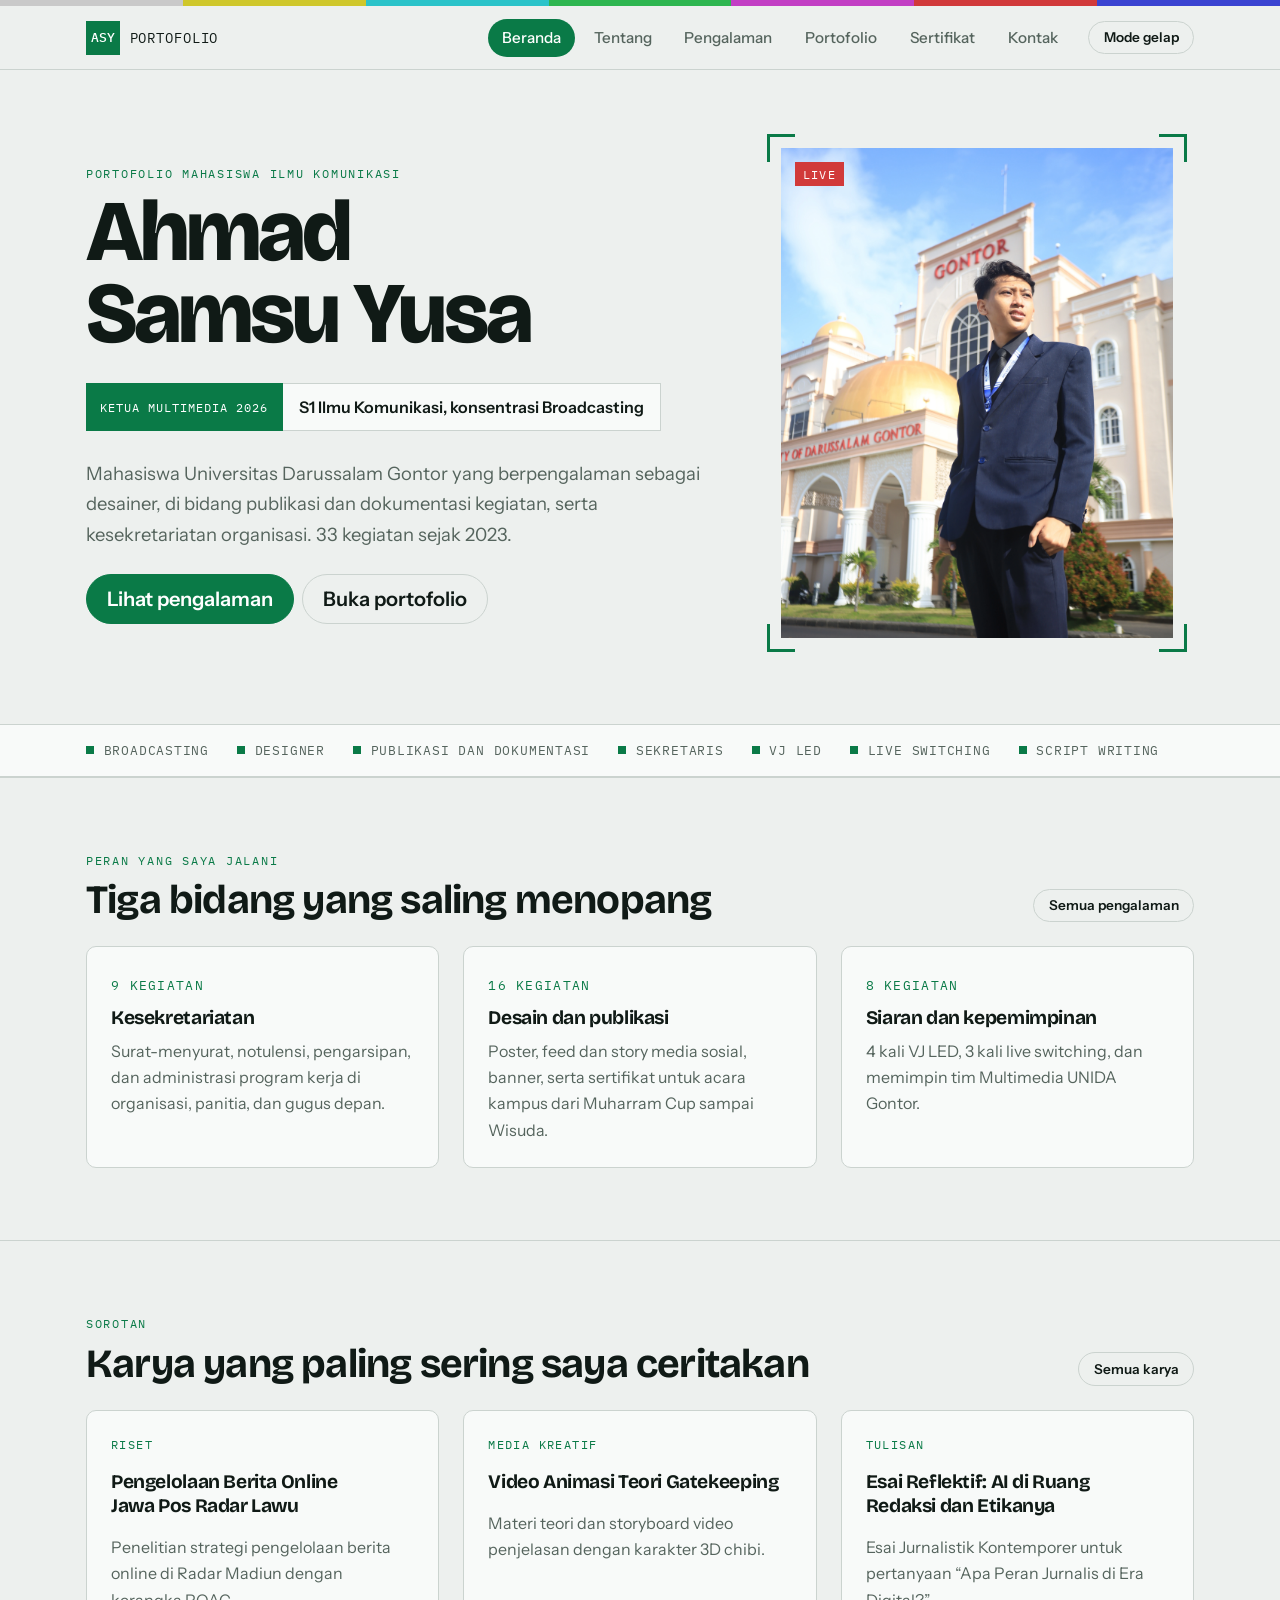
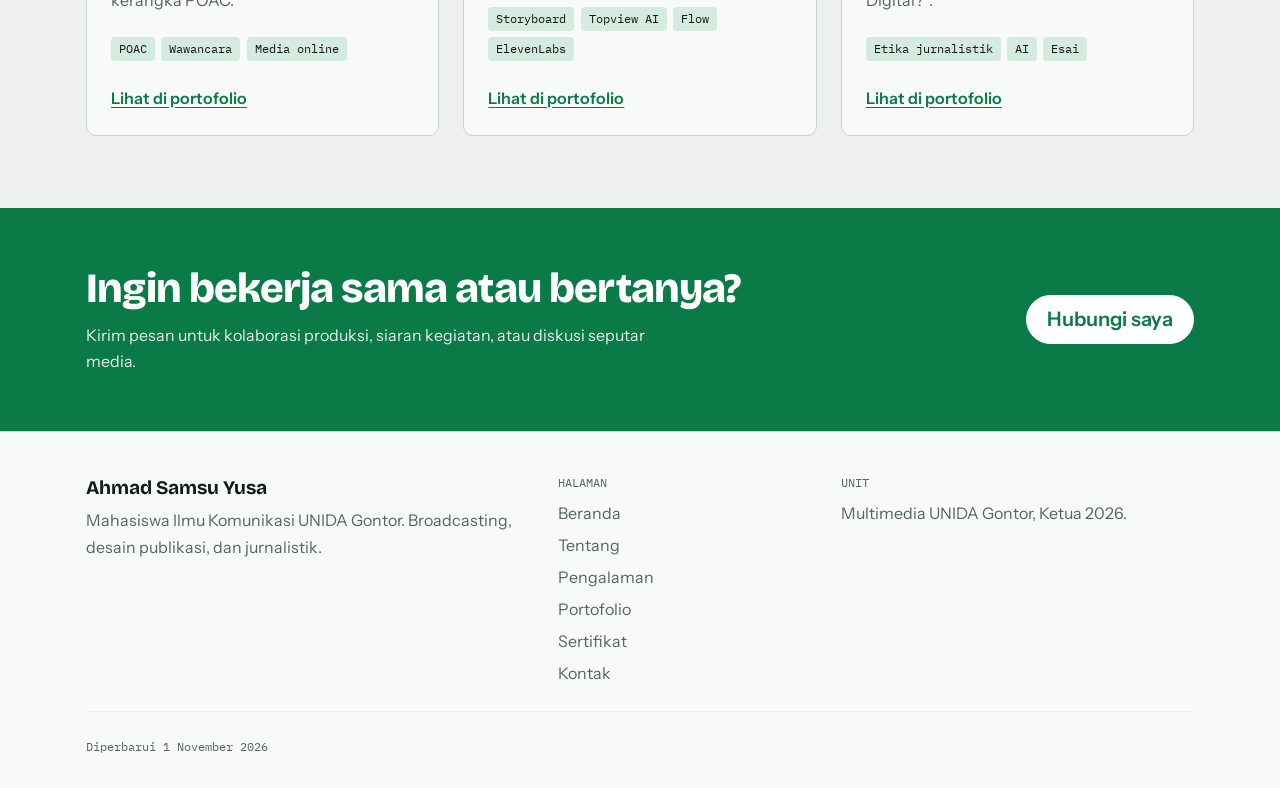
==== index.html @ e552d8c2 "Commit Pertama" ====
<!doctype html>
<html lang="id" data-bs-theme="light">

<head>
  <meta charset="utf-8">
  <meta name="viewport" content="width=device-width, initial-scale=1">
  <title>Ahmad Samsu Yusa | Portofolio Ilmu Komunikasi</title>
  <meta name="description"
    content="Portofolio Ahmad Samsu Yusa, mahasiswa Ilmu Komunikasi UNIDA Gontor dan Ketua Multimedia 2026.">
  <link rel="icon" href="assets/img/favicon.svg" type="image/svg+xml">
  <link rel="preconnect" href="https://fonts.googleapis.com">
  <link rel="preconnect" href="https://fonts.gstatic.com" crossorigin>
  <link rel="stylesheet"
    href="https://fonts.googleapis.com/css2?family=Bricolage+Grotesque:opsz,wght@12..96,500;12..96,700;12..96,800&family=Instrument+Sans:wght@400;500;600&family=IBM+Plex+Mono:wght@400;500&display=swap">
  <link rel="stylesheet" href="assets/css/bootstrap.min.css">
  <link rel="stylesheet" href="assets/css/style.css">
  <script>
    (function () {
      var t = null;
      try { t = localStorage.getItem("asy-theme"); } catch (e) { }
      if (t !== "light" && t !== "dark") {
        t = window.matchMedia && window.matchMedia("(prefers-color-scheme: dark)").matches ? "dark" : "light";
      }
      document.documentElement.setAttribute("data-bs-theme", t);
    })();
  </script>
</head>

<body>
  <a class="visually-hidden-focusable position-absolute p-2" href="#main">Lompat ke konten</a>
  <div class="bars" aria-hidden="true"><i></i><i></i><i></i><i></i><i></i><i></i><i></i></div>
  <nav class="navbar navbar-expand-lg sticky-top site-nav" aria-label="Navigasi utama">
    <div class="container">
      <a class="navbar-brand" href="index.html"><span class="brand-mark">ASY</span><span>PORTOFOLIO</span></a>
      <button class="navbar-toggler" type="button" data-bs-toggle="collapse" data-bs-target="#navMain"
        aria-controls="navMain" aria-expanded="false" aria-label="Buka menu">
        <span class="navbar-toggler-icon"></span>
      </button>
      <div class="collapse navbar-collapse" id="navMain">
        <ul class="navbar-nav ms-auto align-items-lg-center gap-lg-1 mb-2 mb-lg-0">
          <li class="nav-item"><a class="nav-link active" href="index.html" aria-current="page">Beranda</a></li>
          <li class="nav-item"><a class="nav-link" href="about.html">Tentang</a></li>
          <li class="nav-item"><a class="nav-link" href="pengalaman.html">Pengalaman</a></li>
          <li class="nav-item"><a class="nav-link" href="blog.html">Portofolio</a></li>
          <li class="nav-item"><a class="nav-link" href="sertifikat.html">Sertifikat</a></li>
          <li class="nav-item"><a class="nav-link" href="kontak.html">Kontak</a></li>
        </ul>
        <button class="btn btn-line btn-sm ms-lg-3" id="themeToggle" type="button" aria-pressed="false">Mode
          gelap</button>
      </div>
    </div>
  </nav>
  <main id="main">

    <section class="hero">
      <div class="container">
        <div class="row align-items-center gy-5 gx-lg-5">
          <div class="col-lg-7">
            <p class="eyebrow">Portofolio mahasiswa Ilmu Komunikasi</p>
            <h1>Ahmad Samsu Yusa</h1>
            <div class="lower-third">
              <span class="tag">KETUA MULTIMEDIA 2026</span>
              <span class="role">S1 Ilmu Komunikasi, konsentrasi Broadcasting</span>
            </div>
            <p class="lede mb-4">Mahasiswa Universitas Darussalam Gontor yang berpengalaman sebagai desainer, di bidang
              publikasi dan dokumentasi kegiatan, serta kesekretariatan organisasi. 33 kegiatan sejak 2023.</p>
            <div class="d-flex flex-wrap gap-2">
              <a class="btn btn-accent btn-lg" href="pengalaman.html">Lihat pengalaman</a>
              <a class="btn btn-line btn-lg" href="blog.html">Buka portofolio</a>
            </div>
          </div>
          <div class="col-lg-5">
            <div class="viewfinder">
              <span class="c tl"></span><span class="c tr"></span><span class="c bl"></span><span class="c br"></span>
              <span class="live">LIVE</span>
              <img src="assets/img/foto-diri.webp" alt="Foto Ahmad Samsu Yusa" width="800" height="1000">
            </div>
          </div>
        </div>
      </div>
    </section>

    <div class="strip">
      <div class="container">
        <ul aria-label="Bidang kerja">
          <li>Broadcasting</li>
          <li>Designer</li>
          <li>Publikasi dan dokumentasi</li>
          <li>Sekretaris</li>
          <li>VJ LED</li>
          <li>Live switching</li>
          <li>Script writing</li>
        </ul>
      </div>
    </div>

    <section class="section">
      <div class="container">
        <div class="d-flex flex-wrap justify-content-between align-items-end gap-3 mb-4">
          <div>
            <p class="eyebrow">Peran yang saya jalani</p>
            <h2 class="section-title mb-0">Tiga bidang yang saling menopang</h2>
          </div>
          <a class="btn btn-line btn-sm" href="pengalaman.html">Semua pengalaman</a>
        </div>
        <div class="row g-4">
          <div class="col-md-4">
            <div class="card h-100">
              <div class="card-body p-4">
                <span class="num-block">9 KEGIATAN</span>
                <h3 class="card-title mt-2">Kesekretariatan</h3>
                <p class="text-muted-2 mb-0">Surat-menyurat, notulensi, pengarsipan, dan administrasi program kerja di
                  organisasi, panitia, dan gugus depan.</p>
              </div>
            </div>
          </div>
          <div class="col-md-4">
            <div class="card h-100">
              <div class="card-body p-4">
                <span class="num-block">16 KEGIATAN</span>
                <h3 class="card-title mt-2">Desain dan publikasi</h3>
                <p class="text-muted-2 mb-0">Poster, feed dan story media sosial, banner, serta sertifikat untuk acara
                  kampus dari Muharram Cup sampai Wisuda.</p>
              </div>
            </div>
          </div>
          <div class="col-md-4">
            <div class="card h-100">
              <div class="card-body p-4">
                <span class="num-block">8 KEGIATAN</span>
                <h3 class="card-title mt-2">Siaran dan kepemimpinan</h3>
                <p class="text-muted-2 mb-0">4 kali VJ LED, 3 kali live switching, dan memimpin tim Multimedia UNIDA
                  Gontor.</p>
              </div>
            </div>
          </div>
        </div>
      </div>
    </section>

    <section class="section">
      <div class="container">
        <div class="d-flex flex-wrap justify-content-between align-items-end gap-3 mb-4">
          <div>
            <p class="eyebrow">Sorotan</p>
            <h2 class="section-title mb-0">Karya yang paling sering saya ceritakan</h2>
          </div>
          <a class="btn btn-line btn-sm" href="blog.html">Semua karya</a>
        </div>
        <div class="row g-4">
          <div class="col-md-6 col-lg-4">
            <article class="card card-hover h-100">
              <div class="card-body d-flex flex-column gap-3 p-4">
                <span class="card-cat">Riset</span>
                <h3 class="card-title mb-0">Pengelolaan Berita Online Jawa Pos Radar Lawu</h3>
                <p class="text-muted-2 mb-0">Penelitian strategi pengelolaan berita online di Radar Madiun dengan
                  kerangka POAC.</p>
                <div class="mt-auto pt-2">
                  <div class="tags"><span>POAC</span><span>Wawancara</span><span>Media online</span></div>
                </div>
              </div>
              <div class="card-footer bg-transparent p-4 pt-0 border-0">
                <a class="stretched-link fw-semibold" href="blog.html#radar">Lihat di portofolio</a>
              </div>
            </article>
          </div>
          <div class="col-md-6 col-lg-4">
            <article class="card card-hover h-100">
              <div class="card-body d-flex flex-column gap-3 p-4">
                <span class="card-cat">Media kreatif</span>
                <h3 class="card-title mb-0">Video Animasi Teori Gatekeeping</h3>
                <p class="text-muted-2 mb-0">Materi teori dan storyboard video penjelasan dengan karakter 3D chibi.</p>
                <div class="mt-auto pt-2">
                  <div class="tags"><span>Storyboard</span><span>Topview
                      AI</span><span>Flow</span><span>ElevenLabs</span></div>
                </div>
              </div>
              <div class="card-footer bg-transparent p-4 pt-0 border-0">
                <a class="stretched-link fw-semibold" href="blog.html#gatekeeping">Lihat di portofolio</a>
              </div>
            </article>
          </div>
          <div class="col-md-6 col-lg-4">
            <article class="card card-hover h-100">
              <div class="card-body d-flex flex-column gap-3 p-4">
                <span class="card-cat">Tulisan</span>
                <h3 class="card-title mb-0">Esai Reflektif: AI di Ruang Redaksi dan Etikanya</h3>
                <p class="text-muted-2 mb-0">Esai Jurnalistik Kontemporer untuk pertanyaan “Apa Peran Jurnalis di Era
                  Digital?”.</p>
                <div class="mt-auto pt-2">
                  <div class="tags"><span>Etika jurnalistik</span><span>AI</span><span>Esai</span></div>
                </div>
              </div>
              <div class="card-footer bg-transparent p-4 pt-0 border-0">
                <a class="stretched-link fw-semibold" href="blog.html#esai">Lihat di portofolio</a>
              </div>
            </article>
          </div>
        </div>
      </div>
    </section>
    <section class="cta-band">
      <div class="container">
        <div class="row align-items-center g-3">
          <div class="col-lg-8">
            <h2>Ingin bekerja sama atau bertanya?</h2>
            <p>Kirim pesan untuk kolaborasi produksi, siaran kegiatan, atau diskusi seputar media.</p>
          </div>
          <div class="col-lg-4 text-lg-end"><a class="btn btn-lg" href="kontak.html">Hubungi saya</a></div>
        </div>
      </div>
    </section>
  </main>
  <footer class="site-footer">
    <div class="container">
      <div class="row g-4">
        <div class="col-md-5">
          <p class="mb-1 fw-bold" style="font-family:var(--f-display);font-size:1.2rem">Ahmad Samsu Yusa</p>
          <p class="text-muted-2 mb-0" style="max-width:40ch">Mahasiswa Ilmu Komunikasi UNIDA Gontor. Broadcasting,
            desain publikasi, dan jurnalistik.</p>
        </div>
        <div class="col-6 col-md-3">
          <p class="small-mono text-uppercase mb-2">Halaman</p>
          <ul>
            <li><a href="index.html">Beranda</a></li>
            <li><a href="about.html">Tentang</a></li>
            <li><a href="pengalaman.html">Pengalaman</a></li>
            <li><a href="blog.html">Portofolio</a></li>
            <li><a href="sertifikat.html">Sertifikat</a></li>
            <li><a href="kontak.html">Kontak</a></li>
          </ul>
        </div>
        <div class="col-6 col-md-4">
          <p class="small-mono text-uppercase mb-2">Unit</p>
          <p class="text-muted-2 mb-0">Multimedia UNIDA Gontor, Ketua 2026.</p>
        </div>
      </div>
      <hr style="border-color:var(--line)" class="my-4">
      <p class="small-mono mb-0">Diperbarui 1 November 2026</p>
    </div>
  </footer>
  <script src="assets/js/bootstrap.bundle.min.js"></script>
  <script src="assets/js/main.js"></script>
</body>

</html>
---- assets/css/style.css ----
/* ==========================================================================
   Portofolio Ahmad Samsu Yusa
   Dibangun di atas Bootstrap 5.3. File ini hanya menimpa tampilan dasar.
   Tema: ruang kontrol siaran (bar warna, lower-third, viewfinder).
   ========================================================================== */

:root,
[data-bs-theme="light"] {
  --bg: #EDF0EE;
  --surface: #F8FAF9;
  --fg: #101A16;
  --muted: #55645D;
  --line: #CBD3CF;
  --accent: #0A7A47;
  --accent-ink: #FFFFFF;
  --accent-soft: #D5EBDF;

  --bs-body-bg: var(--bg);
  --bs-body-color: var(--fg);
  --bs-secondary-color: var(--muted);
  --bs-border-color: var(--line);
  --bs-link-color: var(--accent);
  --bs-link-hover-color: var(--fg);
  --bs-link-color-rgb: 10, 122, 71;

  --f-display: "Bricolage Grotesque", "Arial Narrow", system-ui, sans-serif;
  --f-body: "Instrument Sans", system-ui, -apple-system, "Segoe UI", sans-serif;
  --f-mono: "IBM Plex Mono", ui-monospace, "SFMono-Regular", Menlo, monospace;
}

[data-bs-theme="dark"] {
  --bg: #0C1311;
  --surface: #141D1A;
  --fg: #E6EEEA;
  --muted: #93A59C;
  --line: #26332E;
  --accent: #3FD088;
  --accent-ink: #06150E;
  --accent-soft: #15301F;

  --bs-body-bg: var(--bg);
  --bs-body-color: var(--fg);
  --bs-secondary-color: var(--muted);
  --bs-border-color: var(--line);
  --bs-link-color: var(--accent);
  --bs-link-hover-color: var(--fg);
  --bs-link-color-rgb: 63, 208, 136;
}

html { scroll-behavior: smooth; scroll-padding-top: 80px; }

body {
  font-family: var(--f-body);
  font-size: 1rem;
  line-height: 1.65;
  background: var(--bg);
  color: var(--fg);
}

.container { --bs-gutter-x: 2rem; }

a { text-underline-offset: 3px; }
:focus-visible { outline: 2px solid var(--accent); outline-offset: 3px; }

h1, h2, h3, h4, h5 {
  font-family: var(--f-display);
  letter-spacing: -0.02em;
  text-wrap: balance;
}
.text-muted-2 { color: var(--muted); }
.mono { font-family: var(--f-mono); }

/* ---------- Bar warna siaran ---------- */
.bars { display: flex; height: 6px; }
.bars i { flex: 1; }
.bars i:nth-child(1) { background: #C9C9C9; }
.bars i:nth-child(2) { background: #CFC72B; }
.bars i:nth-child(3) { background: #2BC3C9; }
.bars i:nth-child(4) { background: #2EB650; }
.bars i:nth-child(5) { background: #C23FC4; }
.bars i:nth-child(6) { background: #D13A3A; }
.bars i:nth-child(7) { background: #3A44D1; }

/* ---------- Navbar ---------- */
.site-nav {
  background: var(--bg);
  border-bottom: 1px solid var(--line);
  --bs-navbar-padding-y: 0.6rem;
}
.site-nav .navbar-brand {
  font-family: var(--f-mono);
  font-size: 0.9rem;
  letter-spacing: 0.06em;
  color: var(--fg);
  display: flex;
  align-items: center;
  gap: 0.6rem;
}
.brand-mark {
  display: inline-grid;
  place-items: center;
  width: 34px;
  height: 34px;
  background: var(--accent);
  color: var(--accent-ink);
  font-weight: 500;
  font-size: 0.8rem;
  letter-spacing: 0;
}
.site-nav .nav-link {
  color: var(--muted);
  font-weight: 500;
  font-size: 0.95rem;
  border-radius: 999px;
  padding: 0.4rem 0.9rem !important;
}
.site-nav .nav-link:hover { color: var(--fg); background: var(--accent-soft); }
.site-nav .nav-link.active { color: var(--accent-ink); background: var(--accent); }
.navbar-toggler { border-color: var(--line); }
.navbar-toggler:focus { box-shadow: 0 0 0 2px var(--accent); }
[data-bs-theme="dark"] .navbar-toggler-icon { filter: invert(1); }

/* ---------- Tombol ---------- */
.btn { font-weight: 600; border-radius: 999px; padding: 0.55rem 1.25rem; }
.btn-accent {
  --bs-btn-color: var(--accent-ink);
  --bs-btn-bg: var(--accent);
  --bs-btn-border-color: var(--accent);
  --bs-btn-hover-color: var(--accent-ink);
  --bs-btn-hover-bg: var(--accent);
  --bs-btn-hover-border-color: var(--accent);
  --bs-btn-active-color: var(--accent-ink);
  --bs-btn-active-bg: var(--accent);
  --bs-btn-active-border-color: var(--accent);
  --bs-btn-focus-shadow-rgb: 10, 122, 71;
}
.btn-accent:hover { filter: brightness(1.08); }
.btn-line {
  --bs-btn-color: var(--fg);
  --bs-btn-bg: transparent;
  --bs-btn-border-color: var(--line);
  --bs-btn-hover-color: var(--fg);
  --bs-btn-hover-bg: var(--accent-soft);
  --bs-btn-hover-border-color: var(--accent);
  --bs-btn-active-color: var(--fg);
  --bs-btn-active-bg: var(--accent-soft);
  --bs-btn-active-border-color: var(--accent);
}
.btn-sm { padding: 0.35rem 0.9rem; font-size: 0.85rem; }

/* ---------- Label bagian ---------- */
.eyebrow {
  font-family: var(--f-mono);
  font-size: 0.78rem;
  letter-spacing: 0.14em;
  text-transform: uppercase;
  color: var(--accent);
  margin: 0 0 0.5rem;
}
.section { padding-block: 4.5rem; border-top: 1px solid var(--line); }
.section-title { font-weight: 700; font-size: clamp(1.8rem, 4.5vw, 2.5rem); line-height: 1.1; margin-bottom: 1.5rem; }
.lede { font-size: 1.15rem; color: var(--muted); max-width: 62ch; }

/* ---------- Hero ---------- */
.hero { padding-block: 4rem 4.5rem; }
.hero h1 {
  font-weight: 800;
  font-size: clamp(2.7rem, 8.5vw, 5.4rem);
  line-height: 0.95;
  letter-spacing: -0.035em;
  margin-bottom: 1.75rem;
}
.lower-third { display: flex; width: fit-content; max-width: 100%; margin-bottom: 1.75rem; }
.lower-third .tag {
  background: var(--accent);
  color: var(--accent-ink);
  font-family: var(--f-mono);
  font-size: 0.78rem;
  letter-spacing: 0.08em;
  padding: 0.65rem 0.9rem;
  display: flex;
  align-items: center;
}
.lower-third .role {
  background: var(--surface);
  border: 1px solid var(--line);
  border-left: 0;
  padding: 0.6rem 1rem;
  font-weight: 600;
  min-width: 0;
}
.pill {
  display: inline-block;
  font-family: var(--f-mono);
  font-size: 0.78rem;
  padding: 0.25rem 0.65rem;
  border: 1px solid var(--line);
  border-radius: 6px;
  background: var(--surface);
}

/* ---------- Bingkai foto ala viewfinder ---------- */
.viewfinder { position: relative; padding: 14px; max-width: 420px; margin-inline: auto; }
.viewfinder img { display: block; width: 100%; height: auto; aspect-ratio: 4 / 5; object-fit: cover; background: var(--surface); }
.viewfinder .c { position: absolute; width: 28px; height: 28px; border: 0 solid var(--accent); }
.viewfinder .c.tl { top: 0; left: 0; border-top-width: 3px; border-left-width: 3px; }
.viewfinder .c.tr { top: 0; right: 0; border-top-width: 3px; border-right-width: 3px; }
.viewfinder .c.bl { bottom: 0; left: 0; border-bottom-width: 3px; border-left-width: 3px; }
.viewfinder .c.br { bottom: 0; right: 0; border-bottom-width: 3px; border-right-width: 3px; }
.viewfinder .live {
  position: absolute; top: 28px; left: 28px;
  font-family: var(--f-mono); font-size: 0.72rem; letter-spacing: 0.1em;
  background: #D13A3A; color: #fff; padding: 0.15rem 0.5rem;
}

/* ---------- Strip bidang ---------- */
.strip { border-block: 1px solid var(--line); background: var(--surface); }
.strip ul { list-style: none; margin: 0; padding: 0.9rem 0; display: flex; flex-wrap: wrap; gap: 0.5rem 1.75rem; }
.strip li { font-family: var(--f-mono); font-size: 0.82rem; letter-spacing: 0.06em; text-transform: uppercase; color: var(--muted); display: flex; align-items: center; gap: 0.6rem; }
.strip li::before { content: ""; width: 8px; height: 8px; background: var(--accent); }

/* ---------- Kartu ---------- */
.card {
  --bs-card-bg: var(--surface);
  --bs-card-border-color: var(--line);
  --bs-card-border-radius: 10px;
  --bs-card-cap-bg: transparent;
  --bs-card-color: var(--fg);
}
.card-cat {
  font-family: var(--f-mono);
  font-size: 0.72rem;
  letter-spacing: 0.12em;
  text-transform: uppercase;
  color: var(--accent);
}
.card .card-title { font-size: 1.2rem; font-weight: 700; line-height: 1.25; }
.card-hover { transition: transform 0.2s ease, border-color 0.2s ease; }
.card-hover:hover { transform: translateY(-3px); border-color: var(--accent); }
.tags { display: flex; flex-wrap: wrap; gap: 0.4rem; }
.tags span { font-family: var(--f-mono); font-size: 0.72rem; padding: 0.15rem 0.5rem; border-radius: 4px; background: var(--accent-soft); color: var(--fg); }
.num-block { font-family: var(--f-mono); font-size: 0.8rem; color: var(--accent); letter-spacing: 0.1em; }

/* ---------- Filter portofolio ---------- */
.filters { --bs-nav-pills-link-active-bg: var(--fg); --bs-nav-pills-link-active-color: var(--bg); gap: 0.5rem; }
.filters .nav-link { color: var(--fg); border: 1px solid var(--line); border-radius: 999px; font-weight: 500; font-size: 0.92rem; padding: 0.4rem 1rem; }
.filters .nav-link:hover { border-color: var(--accent); }
.filters .nav-link.active { border-color: var(--fg); }
.filters .count { font-family: var(--f-mono); font-size: 0.75rem; opacity: 0.65; margin-left: 0.3rem; }

/* ---------- Modal ---------- */
.modal-content { --bs-modal-bg: var(--surface); --bs-modal-border-color: var(--line); --bs-modal-border-radius: 12px; }
.modal-header, .modal-footer { border-color: var(--line); }
[data-bs-theme="dark"] .btn-close { filter: invert(1) grayscale(100%) brightness(200%); }

/* ---------- Timeline pengalaman ---------- */
.timeline { position: relative; margin: 0; padding: 0 0 0 2rem; list-style: none; }
.timeline::before { content: ""; position: absolute; left: 7px; top: 8px; bottom: 8px; width: 2px; background: var(--line); }
.timeline > li { position: relative; padding-bottom: 2.25rem; }
.timeline > li:last-child { padding-bottom: 0; }
.timeline > li::before { content: ""; position: absolute; left: calc(-2rem + 1px); top: 7px; width: 14px; height: 14px; background: var(--bg); border: 3px solid var(--accent); }
.timeline .when { font-family: var(--f-mono); font-size: 0.8rem; color: var(--muted); letter-spacing: 0.04em; }
.timeline h3 { font-size: 1.3rem; font-weight: 700; margin: 0.15rem 0 0.1rem; }
.timeline .org { color: var(--muted); font-size: 0.95rem; margin-bottom: 0.5rem; }
.timeline p { max-width: 62ch; margin-bottom: 0; }

/* ---------- Daftar keahlian ---------- */
.skill-list { list-style: none; margin: 0; padding: 0; }
.skill-list li { padding-block: 0.55rem; border-top: 1px solid var(--line); }
.interest { display: flex; flex-wrap: wrap; gap: 0.5rem; list-style: none; margin: 0; padding: 0; }
.interest li { padding: 0.35rem 0.85rem; border: 1px solid var(--line); border-radius: 999px; font-size: 0.95rem; background: var(--surface); }

/* ---------- Header halaman dalam ---------- */
.page-head { padding-block: 3.5rem 3rem; }
.page-head h1 { font-weight: 800; font-size: clamp(2.2rem, 6vw, 3.8rem); line-height: 1; letter-spacing: -0.03em; margin-bottom: 1rem; }

/* ---------- Form ---------- */
.form-control, .form-select {
  background-color: var(--bg);
  color: var(--fg);
  border-color: var(--line);
  border-radius: 8px;
}
.form-control:focus, .form-select:focus { background-color: var(--bg); color: var(--fg); border-color: var(--accent); box-shadow: 0 0 0 0.2rem var(--accent-soft); }
.form-label { font-weight: 600; font-size: 0.9rem; }
.contact-line { display: grid; gap: 0.1rem; padding-block: 1rem; border-top: 1px solid var(--line); }
.contact-line:last-child { border-bottom: 1px solid var(--line); }
.contact-line .k { font-family: var(--f-mono); font-size: 0.75rem; letter-spacing: 0.1em; text-transform: uppercase; color: var(--muted); }
.contact-line .v { font-weight: 600; overflow-wrap: anywhere; }

/* ---------- Band ajakan ---------- */
.cta-band { background: var(--accent); color: var(--accent-ink); padding-block: 3.5rem; }
.cta-band h2 { font-weight: 800; font-size: clamp(1.7rem, 4.5vw, 2.6rem); margin-bottom: 0.5rem; }
.cta-band p { margin: 0; opacity: 0.9; max-width: 52ch; }
.cta-band .btn { --bs-btn-color: var(--accent); --bs-btn-bg: var(--accent-ink); --bs-btn-border-color: var(--accent-ink); --bs-btn-hover-color: var(--accent); --bs-btn-hover-bg: var(--accent-ink); --bs-btn-hover-border-color: var(--accent-ink); }

/* ---------- Footer ---------- */
.site-footer { background: var(--surface); border-top: 1px solid var(--line); padding-block: 2.5rem 2rem; }
.site-footer a { color: var(--muted); text-decoration: none; }
.site-footer a:hover { color: var(--fg); text-decoration: underline; }
.site-footer .small-mono { font-family: var(--f-mono); font-size: 0.78rem; color: var(--muted); }
.site-footer ul { list-style: none; margin: 0; padding: 0; display: grid; gap: 0.35rem; }

@media (max-width: 575.98px) {
  .hero { padding-block: 2.5rem 3rem; }
  .section { padding-block: 3rem; }
  .lower-third { flex-direction: column; width: 100%; }
  .lower-third .role { border-left: 1px solid var(--line); border-top: 0; }
}

@media (prefers-reduced-motion: reduce) {
  html { scroll-behavior: auto; }
  .card-hover { transition: none; }
  .card-hover:hover { transform: none; }
}

/* ---------- Rincian tugas di timeline ---------- */
.task-detail { margin-top: 0.6rem; max-width: 62ch; }
.task-detail summary { cursor: pointer; font-size: 0.9rem; font-weight: 600; color: var(--accent); list-style: none; display: inline-flex; align-items: center; gap: 0.4rem; }
.task-detail summary::-webkit-details-marker { display: none; }
.task-detail summary::after { content: "+"; font-family: var(--f-mono); }
.task-detail[open] summary::after { content: "\2212"; }
.task-detail ul { margin: 0.7rem 0 0; padding-left: 1.1rem; display: grid; gap: 0.4rem; font-size: 0.95rem; color: var(--muted); }
.timeline .pill { vertical-align: 1px; }
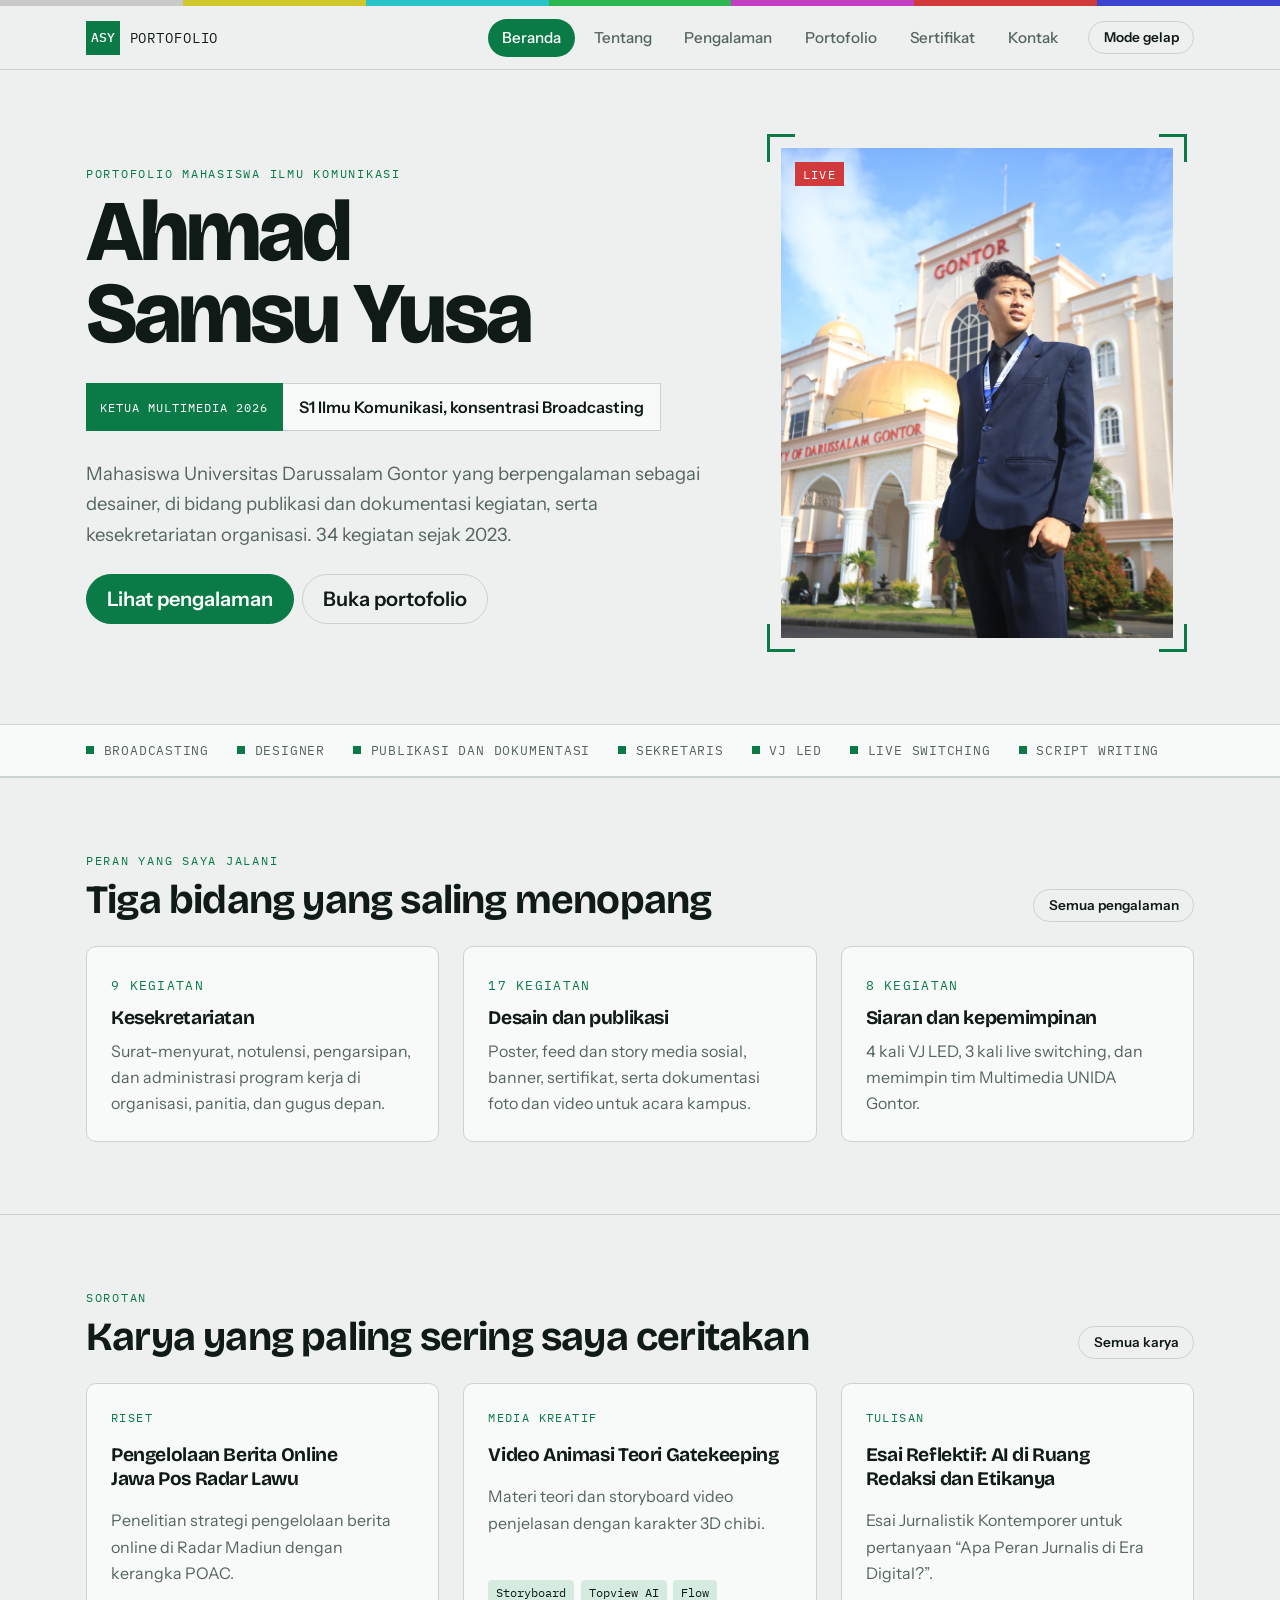
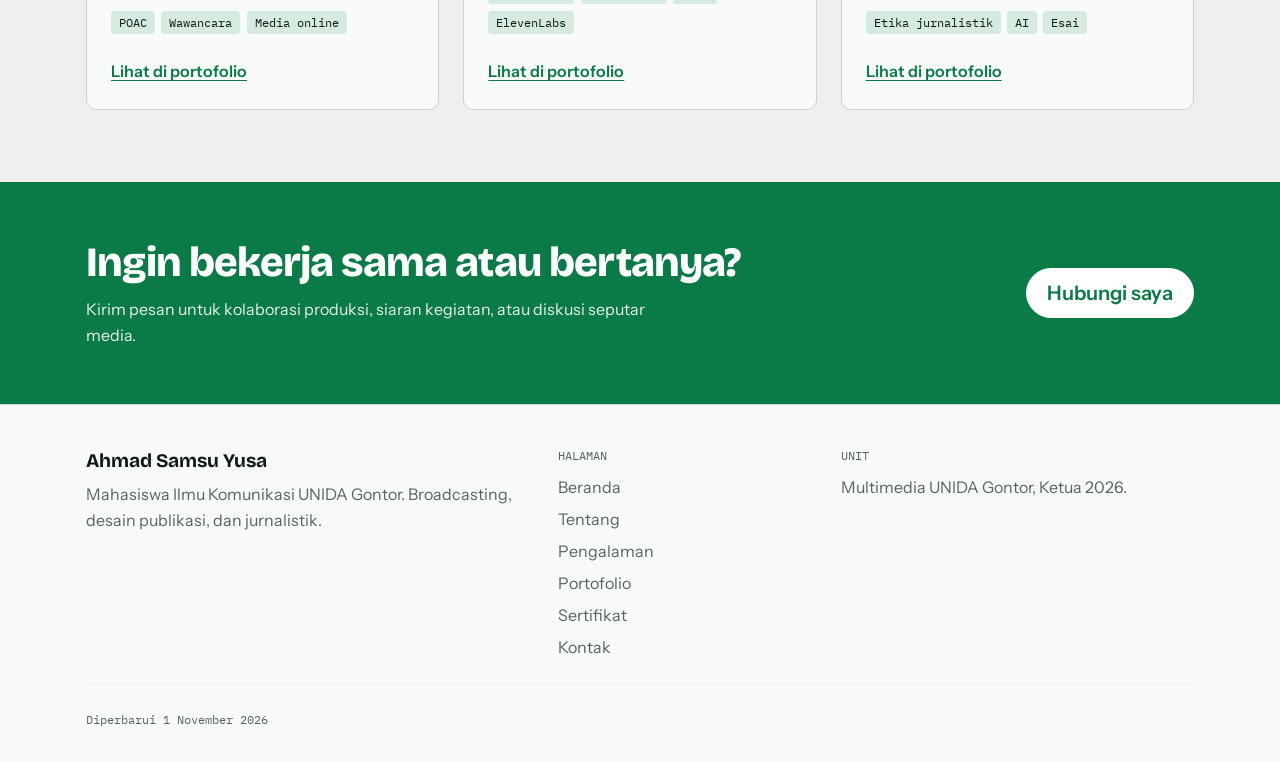
==== commit 110fe3f0: "Add files via upload" ====
--- a/index.html
+++ b/index.html
@@ -63,7 +63,7 @@
               <span class="role">S1 Ilmu Komunikasi, konsentrasi Broadcasting</span>
             </div>
             <p class="lede mb-4">Mahasiswa Universitas Darussalam Gontor yang berpengalaman sebagai desainer, di bidang
-              publikasi dan dokumentasi kegiatan, serta kesekretariatan organisasi. 33 kegiatan sejak 2023.</p>
+              publikasi dan dokumentasi kegiatan, serta kesekretariatan organisasi. 34 kegiatan sejak 2023.</p>
             <div class="d-flex flex-wrap gap-2">
               <a class="btn btn-accent btn-lg" href="pengalaman.html">Lihat pengalaman</a>
               <a class="btn btn-line btn-lg" href="blog.html">Buka portofolio</a>
@@ -117,10 +117,10 @@
           <div class="col-md-4">
             <div class="card h-100">
               <div class="card-body p-4">
-                <span class="num-block">16 KEGIATAN</span>
+                <span class="num-block">17 KEGIATAN</span>
                 <h3 class="card-title mt-2">Desain dan publikasi</h3>
-                <p class="text-muted-2 mb-0">Poster, feed dan story media sosial, banner, serta sertifikat untuk acara
-                  kampus dari Muharram Cup sampai Wisuda.</p>
+                <p class="text-muted-2 mb-0">Poster, feed dan story media sosial, banner, sertifikat, serta dokumentasi
+                  foto dan video untuk acara kampus.</p>
               </div>
             </div>
           </div>
